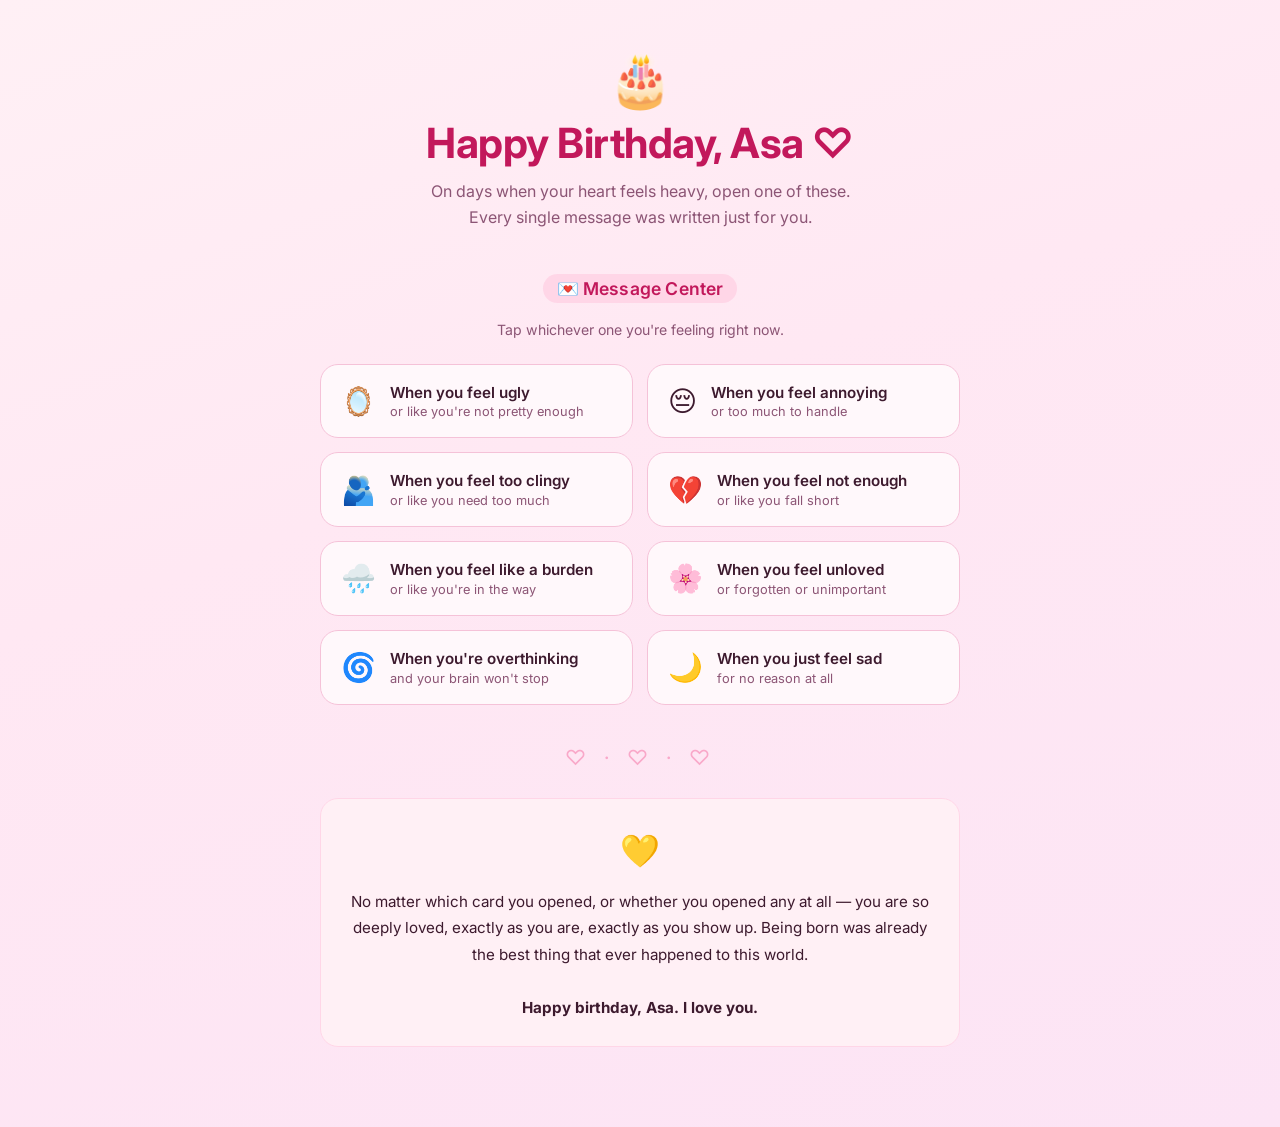
==== index.html @ 485f8b58 "feat: replace message form with Message Center (situation cards + reassurance messages, fix emoji fo" ====
<!DOCTYPE html>
<html lang="en">
  <head>
    <meta charset="UTF-8" />
    <meta name="viewport" content="width=device-width, initial-scale=1.0, maximum-scale=1" />
    <title>Asa's Birthday</title>
    <meta name="description" content="Asa's Birthday — a little love letter website." />
    <meta name="robots" content="index, follow" />
    <meta property="og:title" content="Asa's Birthday" />
    <meta property="og:description" content="Asa's Birthday — a little love letter website." />
    <meta property="og:type" content="website" />
    <meta name="twitter:card" content="summary_large_image" />
    <meta name="twitter:title" content="Asa's Birthday" />
    <meta name="twitter:description" content="Asa's Birthday — a little love letter website." />
    <link rel="icon" type="image/svg+xml" href="/Asa-s-birthdayyy/favicon.svg" />
    <link rel="preconnect" href="https://fonts.googleapis.com">
    <link rel="preconnect" href="https://fonts.gstatic.com" crossorigin>
    <link href="https://fonts.googleapis.com/css2?family=Inter:wght@400;500;600;700&display=swap" rel="stylesheet">
    <style>
      *, *::before, *::after { box-sizing: border-box; margin: 0; padding: 0; }

      :root {
        --pink-light: #fff0f5;
        --pink-mid:   #ffd6e7;
        --pink-deep:  #f9a8c9;
        --pink-hot:   #e8528a;
        --rose:       #c2185b;
        --text:       #3d1a2e;
        --muted:      #8c5575;
        --card-bg:    #fff8fb;
        --border:     #f5c2d8;
        --radius:     18px;
      }

      body {
        font-family: 'Inter', system-ui, -apple-system, 'Segoe UI Emoji', 'Apple Color Emoji', 'Noto Color Emoji', sans-serif;
        background: linear-gradient(160deg, #fff0f5 0%, #ffe8f3 40%, #fce4f5 100%);
        min-height: 100vh;
        color: var(--text);
        overflow-x: hidden;
      }

      /* ── Floating background shapes ─────────────────────────── */
      .bg-shapes-layer {
        position: fixed;
        inset: 0;
        pointer-events: none;
        z-index: 0;
        overflow: hidden;
      }
      .bg-shape {
        position: absolute;
        opacity: 0.18;
        animation: floatUp linear infinite;
        color: var(--pink-hot);
        user-select: none;
      }
      @keyframes floatUp {
        0%   { transform: translateY(0) rotate(0deg);   opacity: 0.18; }
        10%  { opacity: 0.22; }
        90%  { opacity: 0.18; }
        100% { transform: translateY(-110vh) rotate(25deg); opacity: 0; }
      }

      /* ── Page wrapper ────────────────────────────────────────── */
      .page {
        position: relative;
        z-index: 1;
        max-width: 680px;
        margin: 0 auto;
        padding: 48px 20px 80px;
      }

      /* ── Header ──────────────────────────────────────────────── */
      .hero {
        text-align: center;
        margin-bottom: 48px;
      }
      .hero-emoji { font-size: 52px; display: block; margin-bottom: 8px; }
      .hero h1 {
        font-size: clamp(1.8rem, 5vw, 2.6rem);
        font-weight: 700;
        color: var(--rose);
        letter-spacing: -0.5px;
        line-height: 1.2;
      }
      .hero p {
        margin-top: 10px;
        font-size: 1rem;
        color: var(--muted);
        max-width: 440px;
        margin-inline: auto;
        line-height: 1.6;
      }

      /* ── Section title ───────────────────────────────────────── */
      .section-title {
        font-size: 1.1rem;
        font-weight: 600;
        color: var(--rose);
        text-align: center;
        margin-bottom: 20px;
        letter-spacing: 0.01em;
      }
      .section-title span {
        background: var(--pink-mid);
        padding: 4px 14px;
        border-radius: 999px;
      }

      /* ── Situation cards grid ────────────────────────────────── */
      .cards-grid {
        display: grid;
        grid-template-columns: repeat(auto-fill, minmax(280px, 1fr));
        gap: 14px;
        margin-bottom: 40px;
      }

      .situation-card {
        background: var(--card-bg);
        border: 1.5px solid var(--border);
        border-radius: var(--radius);
        padding: 18px 20px;
        cursor: pointer;
        transition: border-color 0.2s, transform 0.15s, box-shadow 0.2s;
        display: flex;
        align-items: center;
        gap: 14px;
        user-select: none;
      }
      .situation-card:hover {
        border-color: var(--pink-hot);
        transform: translateY(-2px);
        box-shadow: 0 6px 20px rgba(232, 82, 138, 0.12);
      }
      .situation-card:active { transform: translateY(0); }
      .situation-card.active {
        border-color: var(--pink-hot);
        background: #fff2f8;
      }

      .card-icon {
        font-size: 28px;
        flex-shrink: 0;
        line-height: 1;
      }
      .card-label {
        font-size: 0.95rem;
        font-weight: 600;
        color: var(--text);
        line-height: 1.3;
      }
      .card-sublabel {
        font-size: 0.8rem;
        color: var(--muted);
        margin-top: 2px;
      }

      /* ── Message reveal panel ────────────────────────────────── */
      .message-panel {
        background: var(--card-bg);
        border: 2px solid var(--pink-hot);
        border-radius: var(--radius);
        padding: 28px 26px;
        margin-top: 8px;
        display: none;
        animation: popIn 0.28s cubic-bezier(0.34, 1.56, 0.64, 1);
      }
      .message-panel.visible { display: block; }

      @keyframes popIn {
        from { opacity: 0; transform: scale(0.95) translateY(6px); }
        to   { opacity: 1; transform: scale(1)    translateY(0);   }
      }

      .message-header {
        display: flex;
        align-items: center;
        gap: 10px;
        margin-bottom: 16px;
      }
      .message-header-icon { font-size: 30px; }
      .message-header-title {
        font-size: 1.05rem;
        font-weight: 700;
        color: var(--rose);
      }

      .message-body {
        font-size: 0.96rem;
        line-height: 1.75;
        color: var(--text);
      }
      .message-body p + p { margin-top: 12px; }

      .close-btn {
        display: inline-block;
        margin-top: 20px;
        font-size: 0.82rem;
        color: var(--muted);
        cursor: pointer;
        border: 1px solid var(--border);
        border-radius: 999px;
        padding: 4px 14px;
        transition: background 0.15s, color 0.15s;
      }
      .close-btn:hover { background: var(--pink-mid); color: var(--rose); }

      /* ── Divider ─────────────────────────────────────────────── */
      .divider {
        text-align: center;
        font-size: 1.3rem;
        color: var(--pink-deep);
        margin: 36px 0 28px;
        letter-spacing: 6px;
      }

      /* ── Always-visible love note ────────────────────────────── */
      .love-note {
        background: var(--pink-light);
        border: 1.5px solid var(--pink-mid);
        border-radius: var(--radius);
        padding: 24px 24px;
        text-align: center;
        color: var(--text);
        font-size: 0.95rem;
        line-height: 1.75;
      }
      .love-note .note-heart {
        font-size: 2rem;
        display: block;
        margin-bottom: 10px;
      }

      /* ── Responsive tweaks ───────────────────────────────────── */
      @media (max-width: 420px) {
        .page { padding: 32px 14px 60px; }
        .cards-grid { grid-template-columns: 1fr; }
        .message-panel { padding: 22px 18px; }
      }
    </style>
  </head>
  <body>

    <!-- Floating background shapes (unchanged from original) -->
    <div class="bg-shapes-layer" aria-hidden="true">
      <span class="bg-shape heart" style="left:4%;font-size:20px;animation-duration:18s;animation-delay:0s;bottom:-20px">&#x2665;</span>
      <span class="bg-shape star" style="left:10%;font-size:16px;animation-duration:22s;animation-delay:3s;bottom:-20px">&#x2605;</span>
      <span class="bg-shape heart" style="left:17%;font-size:14px;animation-duration:15s;animation-delay:1.5s;bottom:-20px">&#x2665;</span>
      <span class="bg-shape star-sm" style="left:24%;font-size:12px;animation-duration:20s;animation-delay:6s;bottom:-20px">&#x2726;</span>
      <span class="bg-shape heart" style="left:31%;font-size:18px;animation-duration:17s;animation-delay:2s;bottom:-20px">&#x2665;</span>
      <span class="bg-shape star" style="left:38%;font-size:14px;animation-duration:24s;animation-delay:4s;bottom:-20px">&#x2605;</span>
      <span class="bg-shape heart" style="left:45%;font-size:16px;animation-duration:19s;animation-delay:0.5s;bottom:-20px">&#x2665;</span>
      <span class="bg-shape star-4" style="left:52%;font-size:13px;animation-duration:16s;animation-delay:7s;bottom:-20px">&#x2736;</span>
      <span class="bg-shape heart" style="left:59%;font-size:20px;animation-duration:21s;animation-delay:3.5s;bottom:-20px">&#x2665;</span>
      <span class="bg-shape star" style="left:66%;font-size:15px;animation-duration:23s;animation-delay:1s;bottom:-20px">&#x2605;</span>
      <span class="bg-shape heart" style="left:73%;font-size:14px;animation-duration:18s;animation-delay:5s;bottom:-20px">&#x2665;</span>
      <span class="bg-shape star-sm" style="left:80%;font-size:12px;animation-duration:20s;animation-delay:2.5s;bottom:-20px">&#x2726;</span>
      <span class="bg-shape heart" style="left:87%;font-size:18px;animation-duration:25s;animation-delay:8s;bottom:-20px">&#x2665;</span>
      <span class="bg-shape star" style="left:93%;font-size:16px;animation-duration:14s;animation-delay:9s;bottom:-20px">&#x2605;</span>
      <span class="bg-shape heart" style="left:7%;font-size:13px;animation-duration:26s;animation-delay:11s;bottom:-20px">&#x2665;</span>
      <span class="bg-shape star-4" style="left:20%;font-size:14px;animation-duration:16s;animation-delay:4.5s;bottom:-20px">&#x2736;</span>
      <span class="bg-shape heart" style="left:35%;font-size:16px;animation-duration:22s;animation-delay:6.5s;bottom:-20px">&#x2665;</span>
      <span class="bg-shape star" style="left:50%;font-size:13px;animation-duration:19s;animation-delay:10s;bottom:-20px">&#x2605;</span>
      <span class="bg-shape heart" style="left:63%;font-size:15px;animation-duration:17s;animation-delay:1s;bottom:-20px">&#x2665;</span>
      <span class="bg-shape star-sm" style="left:77%;font-size:11px;animation-duration:23s;animation-delay:5.5s;bottom:-20px">&#x2726;</span>
      <span class="bg-shape heart" style="left:90%;font-size:19px;animation-duration:20s;animation-delay:2s;bottom:-20px">&#x2665;</span>
    </div>

    <div class="page">

      <!-- Hero -->
      <div class="hero">
        <span class="hero-emoji">🎂</span>
        <h1>Happy Birthday, Asa ♡</h1>
        <p>On days when your heart feels heavy, open one of these. Every single message was written just for you.</p>
      </div>

      <!-- Message Center -->
      <div class="section-title"><span>💌 Message Center</span></div>
      <p style="text-align:center;color:var(--muted);font-size:0.88rem;margin-bottom:22px;line-height:1.6;">
        Tap whichever one you're feeling right now.
      </p>

      <div class="cards-grid" id="cardsGrid">

        <div class="situation-card" data-id="ugly">
          <span class="card-icon">🪞</span>
          <div>
            <div class="card-label">When you feel ugly</div>
            <div class="card-sublabel">or like you're not pretty enough</div>
          </div>
        </div>

        <div class="situation-card" data-id="annoying">
          <span class="card-icon">😔</span>
          <div>
            <div class="card-label">When you feel annoying</div>
            <div class="card-sublabel">or too much to handle</div>
          </div>
        </div>

        <div class="situation-card" data-id="clingy">
          <span class="card-icon">🫂</span>
          <div>
            <div class="card-label">When you feel too clingy</div>
            <div class="card-sublabel">or like you need too much</div>
          </div>
        </div>

        <div class="situation-card" data-id="notenough">
          <span class="card-icon">💔</span>
          <div>
            <div class="card-label">When you feel not enough</div>
            <div class="card-sublabel">or like you fall short</div>
          </div>
        </div>

        <div class="situation-card" data-id="burden">
          <span class="card-icon">🌧️</span>
          <div>
            <div class="card-label">When you feel like a burden</div>
            <div class="card-sublabel">or like you're in the way</div>
          </div>
        </div>

        <div class="situation-card" data-id="unloved">
          <span class="card-icon">🌸</span>
          <div>
            <div class="card-label">When you feel unloved</div>
            <div class="card-sublabel">or forgotten or unimportant</div>
          </div>
        </div>

        <div class="situation-card" data-id="overthinking">
          <span class="card-icon">🌀</span>
          <div>
            <div class="card-label">When you're overthinking</div>
            <div class="card-sublabel">and your brain won't stop</div>
          </div>
        </div>

        <div class="situation-card" data-id="sad">
          <span class="card-icon">🌙</span>
          <div>
            <div class="card-label">When you just feel sad</div>
            <div class="card-sublabel">for no reason at all</div>
          </div>
        </div>

      </div>

      <!-- Message panel (shown when a card is clicked) -->
      <div class="message-panel" id="messagePanel">
        <div class="message-header">
          <span class="message-header-icon" id="msgIcon"></span>
          <div class="message-header-title" id="msgTitle"></div>
        </div>
        <div class="message-body" id="msgBody"></div>
        <span class="close-btn" id="closeBtn">close ✕</span>
      </div>

      <div class="divider">♡ · ♡ · ♡</div>

      <!-- Always-visible love note -->
      <div class="love-note">
        <span class="note-heart">💛</span>
        No matter which card you opened, or whether you opened any at all —
        you are so deeply loved, exactly as you are, exactly as you show up.
        Being born was already the best thing that ever happened to this world.
        <br><br>
        <strong>Happy birthday, Asa. I love you.</strong>
      </div>

    </div><!-- /.page -->

    <script>
      const messages = {
        ugly: {
          icon: "🪞",
          title: "When you feel ugly",
          body: `
            <p>I want you to stop for a second and actually hear this: you are genuinely, breathtakingly beautiful. Not in a "everyone is beautiful in their own way" kind of dismissal — I mean it specifically about <em>you</em>.</p>
            <p>The way you look? I think about it all the time. Your face, your eyes, the way you carry yourself — none of that is ordinary. You are the kind of person people notice when you walk into a room, even when you don't believe it yourself.</p>
            <p>On the days your reflection lies to you, please come back here. The mirror is wrong. I'm not.</p>
          `
        },
        annoying: {
          icon: "😔",
          title: "When you feel annoying",
          body: `
            <p>You are not annoying. You are expressive. You care a lot, and you want to be understood, and that is not a flaw — that is one of the things I love most about you.</p>
            <p>The people worth keeping in your life will never find you too much. And the ones who make you feel like you're "a lot"? They're just not used to someone who actually feels things deeply and says so out loud.</p>
            <p>Your presence is not an inconvenience. It's a gift. Please don't shrink yourself to fit into spaces that were too small for you to begin with.</p>
          `
        },
        clingy: {
          icon: "🫂",
          title: "When you feel too clingy",
          body: `
            <p>Wanting closeness is not a character flaw. Wanting to feel connected, to know that someone is still there, to reach out — that is just love. That is just human.</p>
            <p>You don't need "too little" of yourself. You need someone who has enough room in their heart to hold all of you. And I do.</p>
            <p>Never apologize for wanting to be close to the people you love. That is a beautiful thing about you — don't let anyone make you feel ashamed of it.</p>
          `
        },
        notenough: {
          icon: "💔",
          title: "When you feel not enough",
          body: `
            <p>You are not a project that needs to be finished before you deserve love. You are not a draft. You don't need to earn your place or prove your worth before someone is allowed to care about you.</p>
            <p>You are already enough. Not "enough for someone who tries hard" — just enough. Full stop. As you are, right now, today.</p>
            <p>If someone has ever made you feel otherwise, that says everything about their limitations and absolutely nothing about your value. You were always enough. You always will be.</p>
          `
        },
        burden: {
          icon: "🌧️",
          title: "When you feel like a burden",
          body: `
            <p>The people who love you don't experience you as a burden. They experience you as the reason they show up. There is a difference — a big one.</p>
            <p>When you reach out, when you need someone, when you're having a hard day — that is not an imposition. That is trust. And trust is precious. It means you feel safe enough to be real with someone, and that is the deepest form of connection there is.</p>
            <p>You are not too heavy. You are not too hard to love. Please don't disappear just to make it easier for everyone else — we need you here.</p>
          `
        },
        unloved: {
          icon: "🌸",
          title: "When you feel unloved",
          body: `
            <p>You are loved. Even on the quiet days when no one has said it out loud. Even when it feels distant or uncertain. Even right now, in this moment, as you read this.</p>
            <p>There are people in your life who think about you when you're not around. Who smile at something that reminded them of you. Who are glad you exist. I am one of them.</p>
            <p>Feelings can lie to us — especially the loud, scary ones. But here is something true: you matter to more people than you know. You are thought of. You are wanted. You are loved.</p>
          `
        },
        overthinking: {
          icon: "🌀",
          title: "When you're overthinking",
          body: `
            <p>Hey. Stop. Breathe. Whatever story your brain is spinning right now — the one where you did something wrong, or someone is upset, or everything is about to fall apart — it is almost certainly not true.</p>
            <p>Your mind is trying to protect you by preparing for every bad outcome. That's kindness, in a clumsy way. But it's not reality. The worst-case scenario you've rehearsed a hundred times tonight? It's probably not happening.</p>
            <p>You are safe. You are okay. Come back to right now — this breath, this moment. You don't have to solve everything tonight. Just rest. The rest can wait.</p>
          `
        },
        sad: {
          icon: "🌙",
          title: "When you just feel sad",
          body: `
            <p>You don't have to have a reason. Sadness doesn't owe you an explanation, and you don't owe anyone a justification for feeling it. It's okay to just be sad sometimes.</p>
            <p>Let yourself feel it. Don't fight it or rush through it. Sit with it, cry if you need to, eat something cozy, put on something soft to watch. You are allowed to have hard days.</p>
            <p>And on the other side of this — and there is always an other side — I'll still be here. You are not alone in it, even when it feels that way. I love you on the sad days just as much as every other day. Maybe even a little more.</p>
          `
        }
      };

      const panel    = document.getElementById('messagePanel');
      const msgIcon  = document.getElementById('msgIcon');
      const msgTitle = document.getElementById('msgTitle');
      const msgBody  = document.getElementById('msgBody');
      const closeBtn = document.getElementById('closeBtn');
      let activeCard = null;

      document.getElementById('cardsGrid').addEventListener('click', function(e) {
        const card = e.target.closest('.situation-card');
        if (!card) return;
        const id = card.dataset.id;
        const data = messages[id];
        if (!data) return;

        // Deactivate previous
        if (activeCard) activeCard.classList.remove('active');

        // If same card clicked again, close
        if (activeCard === card) {
          activeCard = null;
          panel.classList.remove('visible');
          return;
        }

        // Activate
        activeCard = card;
        card.classList.add('active');

        // Fill panel
        msgIcon.textContent  = data.icon;
        msgTitle.textContent = data.title;
        msgBody.innerHTML    = data.body;

        // Show panel
        panel.classList.remove('visible');
        void panel.offsetWidth; // force reflow for animation
        panel.classList.add('visible');

        // Scroll to panel
        setTimeout(() => {
          panel.scrollIntoView({ behavior: 'smooth', block: 'nearest' });
        }, 50);
      });

      closeBtn.addEventListener('click', function() {
        panel.classList.remove('visible');
        if (activeCard) { activeCard.classList.remove('active'); activeCard = null; }
      });
    </script>

  </body>
</html>
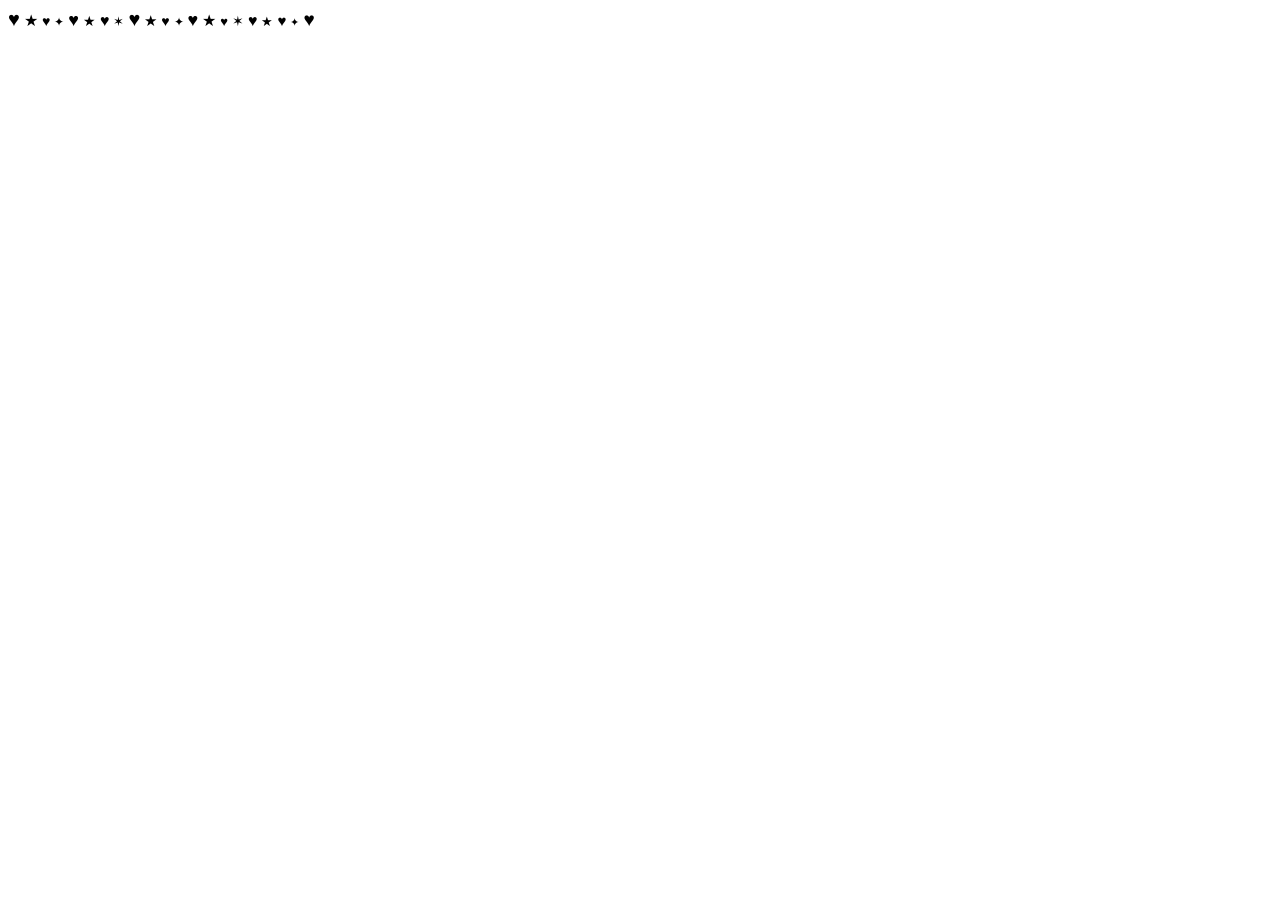
==== commit 9801dc57: "revert: restore original index.html (React bundle entry point)" ====
--- a/index.html
+++ b/index.html
@@ -3,246 +3,23 @@
   <head>
     <meta charset="UTF-8" />
     <meta name="viewport" content="width=device-width, initial-scale=1.0, maximum-scale=1" />
-    <title>Asa's Birthday</title>
-    <meta name="description" content="Asa's Birthday — a little love letter website." />
+    <title>Asa&#39;s Birthday</title>
+    <meta name="description" content="Asa&#39;s Birthday — built on Replit. Update this description to reflect the app." />
     <meta name="robots" content="index, follow" />
-    <meta property="og:title" content="Asa's Birthday" />
-    <meta property="og:description" content="Asa's Birthday — a little love letter website." />
+    <meta property="og:title" content="Asa&#39;s Birthday" />
+    <meta property="og:description" content="Asa&#39;s Birthday — built on Replit. Update this description to reflect the app." />
     <meta property="og:type" content="website" />
     <meta name="twitter:card" content="summary_large_image" />
-    <meta name="twitter:title" content="Asa's Birthday" />
-    <meta name="twitter:description" content="Asa's Birthday — a little love letter website." />
+    <meta name="twitter:title" content="Asa&#39;s Birthday" />
+    <meta name="twitter:description" content="Asa&#39;s Birthday — built on Replit. Update this description to reflect the app." />
     <link rel="icon" type="image/svg+xml" href="/Asa-s-birthdayyy/favicon.svg" />
     <link rel="preconnect" href="https://fonts.googleapis.com">
     <link rel="preconnect" href="https://fonts.gstatic.com" crossorigin>
     <link href="https://fonts.googleapis.com/css2?family=Inter:wght@400;500;600;700&display=swap" rel="stylesheet">
-    <style>
-      *, *::before, *::after { box-sizing: border-box; margin: 0; padding: 0; }
-
-      :root {
-        --pink-light: #fff0f5;
-        --pink-mid:   #ffd6e7;
-        --pink-deep:  #f9a8c9;
-        --pink-hot:   #e8528a;
-        --rose:       #c2185b;
-        --text:       #3d1a2e;
-        --muted:      #8c5575;
-        --card-bg:    #fff8fb;
-        --border:     #f5c2d8;
-        --radius:     18px;
-      }
-
-      body {
-        font-family: 'Inter', system-ui, -apple-system, 'Segoe UI Emoji', 'Apple Color Emoji', 'Noto Color Emoji', sans-serif;
-        background: linear-gradient(160deg, #fff0f5 0%, #ffe8f3 40%, #fce4f5 100%);
-        min-height: 100vh;
-        color: var(--text);
-        overflow-x: hidden;
-      }
-
-      /* ── Floating background shapes ─────────────────────────── */
-      .bg-shapes-layer {
-        position: fixed;
-        inset: 0;
-        pointer-events: none;
-        z-index: 0;
-        overflow: hidden;
-      }
-      .bg-shape {
-        position: absolute;
-        opacity: 0.18;
-        animation: floatUp linear infinite;
-        color: var(--pink-hot);
-        user-select: none;
-      }
-      @keyframes floatUp {
-        0%   { transform: translateY(0) rotate(0deg);   opacity: 0.18; }
-        10%  { opacity: 0.22; }
-        90%  { opacity: 0.18; }
-        100% { transform: translateY(-110vh) rotate(25deg); opacity: 0; }
-      }
-
-      /* ── Page wrapper ────────────────────────────────────────── */
-      .page {
-        position: relative;
-        z-index: 1;
-        max-width: 680px;
-        margin: 0 auto;
-        padding: 48px 20px 80px;
-      }
-
-      /* ── Header ──────────────────────────────────────────────── */
-      .hero {
-        text-align: center;
-        margin-bottom: 48px;
-      }
-      .hero-emoji { font-size: 52px; display: block; margin-bottom: 8px; }
-      .hero h1 {
-        font-size: clamp(1.8rem, 5vw, 2.6rem);
-        font-weight: 700;
-        color: var(--rose);
-        letter-spacing: -0.5px;
-        line-height: 1.2;
-      }
-      .hero p {
-        margin-top: 10px;
-        font-size: 1rem;
-        color: var(--muted);
-        max-width: 440px;
-        margin-inline: auto;
-        line-height: 1.6;
-      }
-
-      /* ── Section title ───────────────────────────────────────── */
-      .section-title {
-        font-size: 1.1rem;
-        font-weight: 600;
-        color: var(--rose);
-        text-align: center;
-        margin-bottom: 20px;
-        letter-spacing: 0.01em;
-      }
-      .section-title span {
-        background: var(--pink-mid);
-        padding: 4px 14px;
-        border-radius: 999px;
-      }
-
-      /* ── Situation cards grid ────────────────────────────────── */
-      .cards-grid {
-        display: grid;
-        grid-template-columns: repeat(auto-fill, minmax(280px, 1fr));
-        gap: 14px;
-        margin-bottom: 40px;
-      }
-
-      .situation-card {
-        background: var(--card-bg);
-        border: 1.5px solid var(--border);
-        border-radius: var(--radius);
-        padding: 18px 20px;
-        cursor: pointer;
-        transition: border-color 0.2s, transform 0.15s, box-shadow 0.2s;
-        display: flex;
-        align-items: center;
-        gap: 14px;
-        user-select: none;
-      }
-      .situation-card:hover {
-        border-color: var(--pink-hot);
-        transform: translateY(-2px);
-        box-shadow: 0 6px 20px rgba(232, 82, 138, 0.12);
-      }
-      .situation-card:active { transform: translateY(0); }
-      .situation-card.active {
-        border-color: var(--pink-hot);
-        background: #fff2f8;
-      }
-
-      .card-icon {
-        font-size: 28px;
-        flex-shrink: 0;
-        line-height: 1;
-      }
-      .card-label {
-        font-size: 0.95rem;
-        font-weight: 600;
-        color: var(--text);
-        line-height: 1.3;
-      }
-      .card-sublabel {
-        font-size: 0.8rem;
-        color: var(--muted);
-        margin-top: 2px;
-      }
-
-      /* ── Message reveal panel ────────────────────────────────── */
-      .message-panel {
-        background: var(--card-bg);
-        border: 2px solid var(--pink-hot);
-        border-radius: var(--radius);
-        padding: 28px 26px;
-        margin-top: 8px;
-        display: none;
-        animation: popIn 0.28s cubic-bezier(0.34, 1.56, 0.64, 1);
-      }
-      .message-panel.visible { display: block; }
-
-      @keyframes popIn {
-        from { opacity: 0; transform: scale(0.95) translateY(6px); }
-        to   { opacity: 1; transform: scale(1)    translateY(0);   }
-      }
-
-      .message-header {
-        display: flex;
-        align-items: center;
-        gap: 10px;
-        margin-bottom: 16px;
-      }
-      .message-header-icon { font-size: 30px; }
-      .message-header-title {
-        font-size: 1.05rem;
-        font-weight: 700;
-        color: var(--rose);
-      }
-
-      .message-body {
-        font-size: 0.96rem;
-        line-height: 1.75;
-        color: var(--text);
-      }
-      .message-body p + p { margin-top: 12px; }
-
-      .close-btn {
-        display: inline-block;
-        margin-top: 20px;
-        font-size: 0.82rem;
-        color: var(--muted);
-        cursor: pointer;
-        border: 1px solid var(--border);
-        border-radius: 999px;
-        padding: 4px 14px;
-        transition: background 0.15s, color 0.15s;
-      }
-      .close-btn:hover { background: var(--pink-mid); color: var(--rose); }
-
-      /* ── Divider ─────────────────────────────────────────────── */
-      .divider {
-        text-align: center;
-        font-size: 1.3rem;
-        color: var(--pink-deep);
-        margin: 36px 0 28px;
-        letter-spacing: 6px;
-      }
-
-      /* ── Always-visible love note ────────────────────────────── */
-      .love-note {
-        background: var(--pink-light);
-        border: 1.5px solid var(--pink-mid);
-        border-radius: var(--radius);
-        padding: 24px 24px;
-        text-align: center;
-        color: var(--text);
-        font-size: 0.95rem;
-        line-height: 1.75;
-      }
-      .love-note .note-heart {
-        font-size: 2rem;
-        display: block;
-        margin-bottom: 10px;
-      }
-
-      /* ── Responsive tweaks ───────────────────────────────────── */
-      @media (max-width: 420px) {
-        .page { padding: 32px 14px 60px; }
-        .cards-grid { grid-template-columns: 1fr; }
-        .message-panel { padding: 22px 18px; }
-      }
-    </style>
+    <script type="module" crossorigin src="/Asa-s-birthdayyy/assets/index-Cdab9TL6.js"></script>
+    <link rel="stylesheet" crossorigin href="/Asa-s-birthdayyy/assets/index-CXoirPIl.css">
   </head>
   <body>
-
-    <!-- Floating background shapes (unchanged from original) -->
     <div class="bg-shapes-layer" aria-hidden="true">
       <span class="bg-shape heart" style="left:4%;font-size:20px;animation-duration:18s;animation-delay:0s;bottom:-20px">&#x2665;</span>
       <span class="bg-shape star" style="left:10%;font-size:16px;animation-duration:22s;animation-delay:3s;bottom:-20px">&#x2605;</span>
@@ -266,239 +43,7 @@
       <span class="bg-shape star-sm" style="left:77%;font-size:11px;animation-duration:23s;animation-delay:5.5s;bottom:-20px">&#x2726;</span>
       <span class="bg-shape heart" style="left:90%;font-size:19px;animation-duration:20s;animation-delay:2s;bottom:-20px">&#x2665;</span>
     </div>
-
-    <div class="page">
-
-      <!-- Hero -->
-      <div class="hero">
-        <span class="hero-emoji">🎂</span>
-        <h1>Happy Birthday, Asa ♡</h1>
-        <p>On days when your heart feels heavy, open one of these. Every single message was written just for you.</p>
-      </div>
-
-      <!-- Message Center -->
-      <div class="section-title"><span>💌 Message Center</span></div>
-      <p style="text-align:center;color:var(--muted);font-size:0.88rem;margin-bottom:22px;line-height:1.6;">
-        Tap whichever one you're feeling right now.
-      </p>
-
-      <div class="cards-grid" id="cardsGrid">
-
-        <div class="situation-card" data-id="ugly">
-          <span class="card-icon">🪞</span>
-          <div>
-            <div class="card-label">When you feel ugly</div>
-            <div class="card-sublabel">or like you're not pretty enough</div>
-          </div>
-        </div>
-
-        <div class="situation-card" data-id="annoying">
-          <span class="card-icon">😔</span>
-          <div>
-            <div class="card-label">When you feel annoying</div>
-            <div class="card-sublabel">or too much to handle</div>
-          </div>
-        </div>
-
-        <div class="situation-card" data-id="clingy">
-          <span class="card-icon">🫂</span>
-          <div>
-            <div class="card-label">When you feel too clingy</div>
-            <div class="card-sublabel">or like you need too much</div>
-          </div>
-        </div>
-
-        <div class="situation-card" data-id="notenough">
-          <span class="card-icon">💔</span>
-          <div>
-            <div class="card-label">When you feel not enough</div>
-            <div class="card-sublabel">or like you fall short</div>
-          </div>
-        </div>
-
-        <div class="situation-card" data-id="burden">
-          <span class="card-icon">🌧️</span>
-          <div>
-            <div class="card-label">When you feel like a burden</div>
-            <div class="card-sublabel">or like you're in the way</div>
-          </div>
-        </div>
-
-        <div class="situation-card" data-id="unloved">
-          <span class="card-icon">🌸</span>
-          <div>
-            <div class="card-label">When you feel unloved</div>
-            <div class="card-sublabel">or forgotten or unimportant</div>
-          </div>
-        </div>
-
-        <div class="situation-card" data-id="overthinking">
-          <span class="card-icon">🌀</span>
-          <div>
-            <div class="card-label">When you're overthinking</div>
-            <div class="card-sublabel">and your brain won't stop</div>
-          </div>
-        </div>
-
-        <div class="situation-card" data-id="sad">
-          <span class="card-icon">🌙</span>
-          <div>
-            <div class="card-label">When you just feel sad</div>
-            <div class="card-sublabel">for no reason at all</div>
-          </div>
-        </div>
-
-      </div>
-
-      <!-- Message panel (shown when a card is clicked) -->
-      <div class="message-panel" id="messagePanel">
-        <div class="message-header">
-          <span class="message-header-icon" id="msgIcon"></span>
-          <div class="message-header-title" id="msgTitle"></div>
-        </div>
-        <div class="message-body" id="msgBody"></div>
-        <span class="close-btn" id="closeBtn">close ✕</span>
-      </div>
-
-      <div class="divider">♡ · ♡ · ♡</div>
-
-      <!-- Always-visible love note -->
-      <div class="love-note">
-        <span class="note-heart">💛</span>
-        No matter which card you opened, or whether you opened any at all —
-        you are so deeply loved, exactly as you are, exactly as you show up.
-        Being born was already the best thing that ever happened to this world.
-        <br><br>
-        <strong>Happy birthday, Asa. I love you.</strong>
-      </div>
-
-    </div><!-- /.page -->
-
-    <script>
-      const messages = {
-        ugly: {
-          icon: "🪞",
-          title: "When you feel ugly",
-          body: `
-            <p>I want you to stop for a second and actually hear this: you are genuinely, breathtakingly beautiful. Not in a "everyone is beautiful in their own way" kind of dismissal — I mean it specifically about <em>you</em>.</p>
-            <p>The way you look? I think about it all the time. Your face, your eyes, the way you carry yourself — none of that is ordinary. You are the kind of person people notice when you walk into a room, even when you don't believe it yourself.</p>
-            <p>On the days your reflection lies to you, please come back here. The mirror is wrong. I'm not.</p>
-          `
-        },
-        annoying: {
-          icon: "😔",
-          title: "When you feel annoying",
-          body: `
-            <p>You are not annoying. You are expressive. You care a lot, and you want to be understood, and that is not a flaw — that is one of the things I love most about you.</p>
-            <p>The people worth keeping in your life will never find you too much. And the ones who make you feel like you're "a lot"? They're just not used to someone who actually feels things deeply and says so out loud.</p>
-            <p>Your presence is not an inconvenience. It's a gift. Please don't shrink yourself to fit into spaces that were too small for you to begin with.</p>
-          `
-        },
-        clingy: {
-          icon: "🫂",
-          title: "When you feel too clingy",
-          body: `
-            <p>Wanting closeness is not a character flaw. Wanting to feel connected, to know that someone is still there, to reach out — that is just love. That is just human.</p>
-            <p>You don't need "too little" of yourself. You need someone who has enough room in their heart to hold all of you. And I do.</p>
-            <p>Never apologize for wanting to be close to the people you love. That is a beautiful thing about you — don't let anyone make you feel ashamed of it.</p>
-          `
-        },
-        notenough: {
-          icon: "💔",
-          title: "When you feel not enough",
-          body: `
-            <p>You are not a project that needs to be finished before you deserve love. You are not a draft. You don't need to earn your place or prove your worth before someone is allowed to care about you.</p>
-            <p>You are already enough. Not "enough for someone who tries hard" — just enough. Full stop. As you are, right now, today.</p>
-            <p>If someone has ever made you feel otherwise, that says everything about their limitations and absolutely nothing about your value. You were always enough. You always will be.</p>
-          `
-        },
-        burden: {
-          icon: "🌧️",
-          title: "When you feel like a burden",
-          body: `
-            <p>The people who love you don't experience you as a burden. They experience you as the reason they show up. There is a difference — a big one.</p>
-            <p>When you reach out, when you need someone, when you're having a hard day — that is not an imposition. That is trust. And trust is precious. It means you feel safe enough to be real with someone, and that is the deepest form of connection there is.</p>
-            <p>You are not too heavy. You are not too hard to love. Please don't disappear just to make it easier for everyone else — we need you here.</p>
-          `
-        },
-        unloved: {
-          icon: "🌸",
-          title: "When you feel unloved",
-          body: `
-            <p>You are loved. Even on the quiet days when no one has said it out loud. Even when it feels distant or uncertain. Even right now, in this moment, as you read this.</p>
-            <p>There are people in your life who think about you when you're not around. Who smile at something that reminded them of you. Who are glad you exist. I am one of them.</p>
-            <p>Feelings can lie to us — especially the loud, scary ones. But here is something true: you matter to more people than you know. You are thought of. You are wanted. You are loved.</p>
-          `
-        },
-        overthinking: {
-          icon: "🌀",
-          title: "When you're overthinking",
-          body: `
-            <p>Hey. Stop. Breathe. Whatever story your brain is spinning right now — the one where you did something wrong, or someone is upset, or everything is about to fall apart — it is almost certainly not true.</p>
-            <p>Your mind is trying to protect you by preparing for every bad outcome. That's kindness, in a clumsy way. But it's not reality. The worst-case scenario you've rehearsed a hundred times tonight? It's probably not happening.</p>
-            <p>You are safe. You are okay. Come back to right now — this breath, this moment. You don't have to solve everything tonight. Just rest. The rest can wait.</p>
-          `
-        },
-        sad: {
-          icon: "🌙",
-          title: "When you just feel sad",
-          body: `
-            <p>You don't have to have a reason. Sadness doesn't owe you an explanation, and you don't owe anyone a justification for feeling it. It's okay to just be sad sometimes.</p>
-            <p>Let yourself feel it. Don't fight it or rush through it. Sit with it, cry if you need to, eat something cozy, put on something soft to watch. You are allowed to have hard days.</p>
-            <p>And on the other side of this — and there is always an other side — I'll still be here. You are not alone in it, even when it feels that way. I love you on the sad days just as much as every other day. Maybe even a little more.</p>
-          `
-        }
-      };
-
-      const panel    = document.getElementById('messagePanel');
-      const msgIcon  = document.getElementById('msgIcon');
-      const msgTitle = document.getElementById('msgTitle');
-      const msgBody  = document.getElementById('msgBody');
-      const closeBtn = document.getElementById('closeBtn');
-      let activeCard = null;
-
-      document.getElementById('cardsGrid').addEventListener('click', function(e) {
-        const card = e.target.closest('.situation-card');
-        if (!card) return;
-        const id = card.dataset.id;
-        const data = messages[id];
-        if (!data) return;
-
-        // Deactivate previous
-        if (activeCard) activeCard.classList.remove('active');
-
-        // If same card clicked again, close
-        if (activeCard === card) {
-          activeCard = null;
-          panel.classList.remove('visible');
-          return;
-        }
-
-        // Activate
-        activeCard = card;
-        card.classList.add('active');
-
-        // Fill panel
-        msgIcon.textContent  = data.icon;
-        msgTitle.textContent = data.title;
-        msgBody.innerHTML    = data.body;
-
-        // Show panel
-        panel.classList.remove('visible');
-        void panel.offsetWidth; // force reflow for animation
-        panel.classList.add('visible');
-
-        // Scroll to panel
-        setTimeout(() => {
-          panel.scrollIntoView({ behavior: 'smooth', block: 'nearest' });
-        }, 50);
-      });
-
-      closeBtn.addEventListener('click', function() {
-        panel.classList.remove('visible');
-        if (activeCard) { activeCard.classList.remove('active'); activeCard = null; }
-      });
-    </script>
-
+    <div id="root"></div>
   </body>
 </html>
+
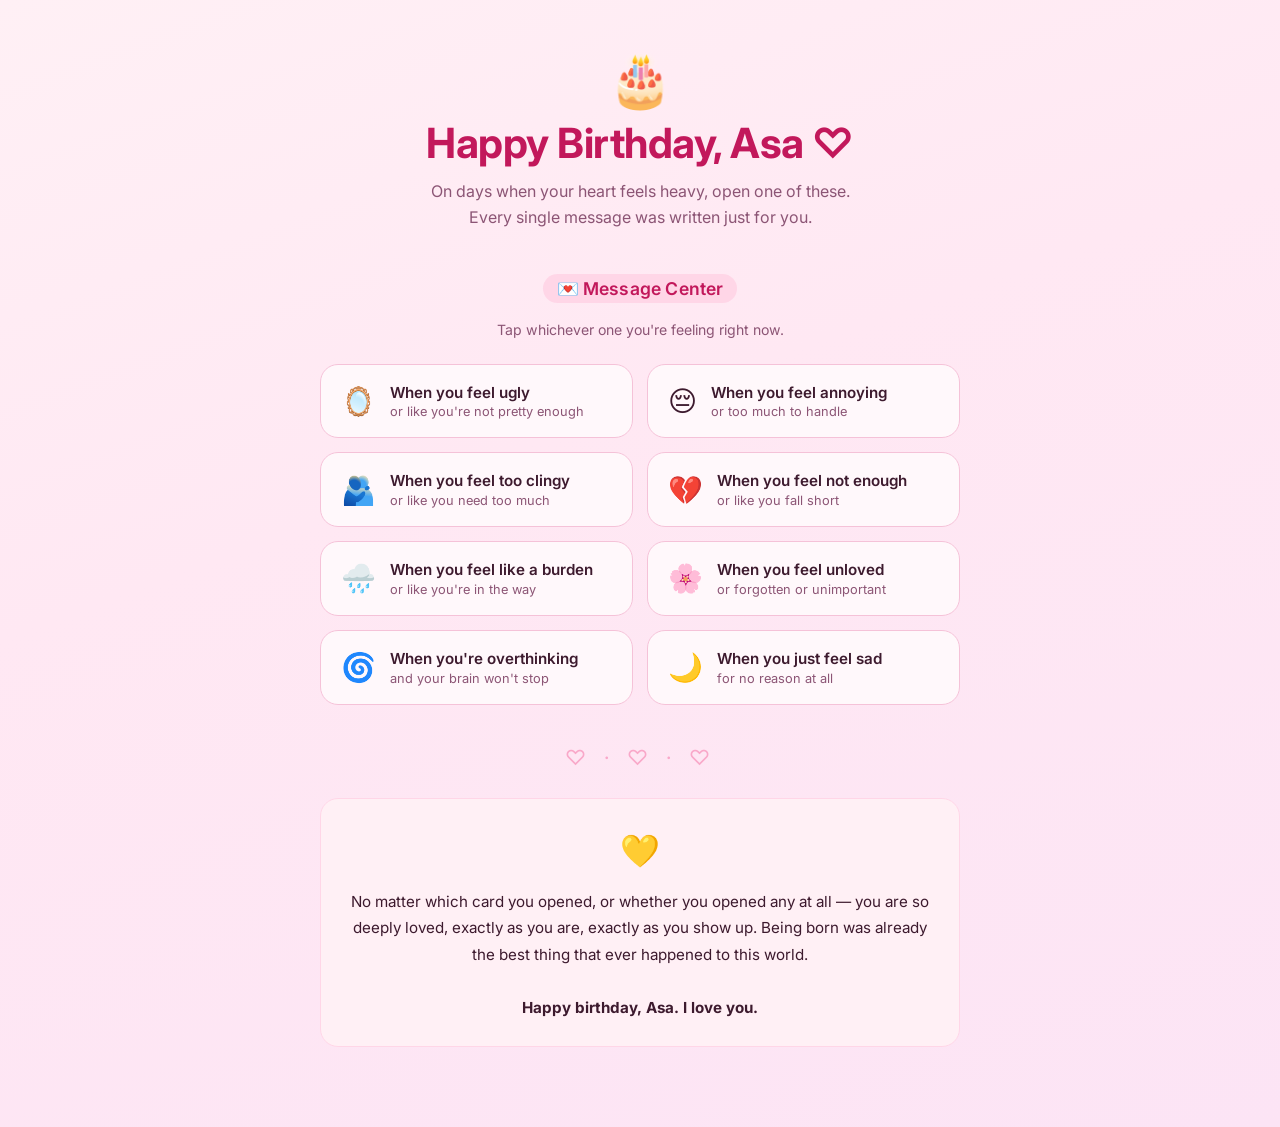
==== commit 563c513b: "feat: replace message form with Message Center" ====
--- a/index.html
+++ b/index.html
@@ -3,23 +3,246 @@
   <head>
     <meta charset="UTF-8" />
     <meta name="viewport" content="width=device-width, initial-scale=1.0, maximum-scale=1" />
-    <title>Asa&#39;s Birthday</title>
-    <meta name="description" content="Asa&#39;s Birthday — built on Replit. Update this description to reflect the app." />
+    <title>Asa's Birthday</title>
+    <meta name="description" content="Asa's Birthday — a little love letter website." />
     <meta name="robots" content="index, follow" />
-    <meta property="og:title" content="Asa&#39;s Birthday" />
-    <meta property="og:description" content="Asa&#39;s Birthday — built on Replit. Update this description to reflect the app." />
+    <meta property="og:title" content="Asa's Birthday" />
+    <meta property="og:description" content="Asa's Birthday — a little love letter website." />
     <meta property="og:type" content="website" />
     <meta name="twitter:card" content="summary_large_image" />
-    <meta name="twitter:title" content="Asa&#39;s Birthday" />
-    <meta name="twitter:description" content="Asa&#39;s Birthday — built on Replit. Update this description to reflect the app." />
+    <meta name="twitter:title" content="Asa's Birthday" />
+    <meta name="twitter:description" content="Asa's Birthday — a little love letter website." />
     <link rel="icon" type="image/svg+xml" href="/Asa-s-birthdayyy/favicon.svg" />
     <link rel="preconnect" href="https://fonts.googleapis.com">
     <link rel="preconnect" href="https://fonts.gstatic.com" crossorigin>
     <link href="https://fonts.googleapis.com/css2?family=Inter:wght@400;500;600;700&display=swap" rel="stylesheet">
-    <script type="module" crossorigin src="/Asa-s-birthdayyy/assets/index-Cdab9TL6.js"></script>
-    <link rel="stylesheet" crossorigin href="/Asa-s-birthdayyy/assets/index-CXoirPIl.css">
+    <style>
+      *, *::before, *::after { box-sizing: border-box; margin: 0; padding: 0; }
+
+      :root {
+        --pink-light: #fff0f5;
+        --pink-mid:   #ffd6e7;
+        --pink-deep:  #f9a8c9;
+        --pink-hot:   #e8528a;
+        --rose:       #c2185b;
+        --text:       #3d1a2e;
+        --muted:      #8c5575;
+        --card-bg:    #fff8fb;
+        --border:     #f5c2d8;
+        --radius:     18px;
+      }
+
+      body {
+        font-family: 'Inter', system-ui, -apple-system, 'Segoe UI Emoji', 'Apple Color Emoji', 'Noto Color Emoji', sans-serif;
+        background: linear-gradient(160deg, #fff0f5 0%, #ffe8f3 40%, #fce4f5 100%);
+        min-height: 100vh;
+        color: var(--text);
+        overflow-x: hidden;
+      }
+
+      /* ── Floating background shapes ─────────────────────────── */
+      .bg-shapes-layer {
+        position: fixed;
+        inset: 0;
+        pointer-events: none;
+        z-index: 0;
+        overflow: hidden;
+      }
+      .bg-shape {
+        position: absolute;
+        opacity: 0.18;
+        animation: floatUp linear infinite;
+        color: var(--pink-hot);
+        user-select: none;
+      }
+      @keyframes floatUp {
+        0%   { transform: translateY(0) rotate(0deg);   opacity: 0.18; }
+        10%  { opacity: 0.22; }
+        90%  { opacity: 0.18; }
+        100% { transform: translateY(-110vh) rotate(25deg); opacity: 0; }
+      }
+
+      /* ── Page wrapper ────────────────────────────────────────── */
+      .page {
+        position: relative;
+        z-index: 1;
+        max-width: 680px;
+        margin: 0 auto;
+        padding: 48px 20px 80px;
+      }
+
+      /* ── Header ──────────────────────────────────────────────── */
+      .hero {
+        text-align: center;
+        margin-bottom: 48px;
+      }
+      .hero-emoji { font-size: 52px; display: block; margin-bottom: 8px; }
+      .hero h1 {
+        font-size: clamp(1.8rem, 5vw, 2.6rem);
+        font-weight: 700;
+        color: var(--rose);
+        letter-spacing: -0.5px;
+        line-height: 1.2;
+      }
+      .hero p {
+        margin-top: 10px;
+        font-size: 1rem;
+        color: var(--muted);
+        max-width: 440px;
+        margin-inline: auto;
+        line-height: 1.6;
+      }
+
+      /* ── Section title ───────────────────────────────────────── */
+      .section-title {
+        font-size: 1.1rem;
+        font-weight: 600;
+        color: var(--rose);
+        text-align: center;
+        margin-bottom: 20px;
+        letter-spacing: 0.01em;
+      }
+      .section-title span {
+        background: var(--pink-mid);
+        padding: 4px 14px;
+        border-radius: 999px;
+      }
+
+      /* ── Situation cards grid ────────────────────────────────── */
+      .cards-grid {
+        display: grid;
+        grid-template-columns: repeat(auto-fill, minmax(280px, 1fr));
+        gap: 14px;
+        margin-bottom: 40px;
+      }
+
+      .situation-card {
+        background: var(--card-bg);
+        border: 1.5px solid var(--border);
+        border-radius: var(--radius);
+        padding: 18px 20px;
+        cursor: pointer;
+        transition: border-color 0.2s, transform 0.15s, box-shadow 0.2s;
+        display: flex;
+        align-items: center;
+        gap: 14px;
+        user-select: none;
+      }
+      .situation-card:hover {
+        border-color: var(--pink-hot);
+        transform: translateY(-2px);
+        box-shadow: 0 6px 20px rgba(232, 82, 138, 0.12);
+      }
+      .situation-card:active { transform: translateY(0); }
+      .situation-card.active {
+        border-color: var(--pink-hot);
+        background: #fff2f8;
+      }
+
+      .card-icon {
+        font-size: 28px;
+        flex-shrink: 0;
+        line-height: 1;
+      }
+      .card-label {
+        font-size: 0.95rem;
+        font-weight: 600;
+        color: var(--text);
+        line-height: 1.3;
+      }
+      .card-sublabel {
+        font-size: 0.8rem;
+        color: var(--muted);
+        margin-top: 2px;
+      }
+
+      /* ── Message reveal panel ────────────────────────────────── */
+      .message-panel {
+        background: var(--card-bg);
+        border: 2px solid var(--pink-hot);
+        border-radius: var(--radius);
+        padding: 28px 26px;
+        margin-top: 8px;
+        display: none;
+        animation: popIn 0.28s cubic-bezier(0.34, 1.56, 0.64, 1);
+      }
+      .message-panel.visible { display: block; }
+
+      @keyframes popIn {
+        from { opacity: 0; transform: scale(0.95) translateY(6px); }
+        to   { opacity: 1; transform: scale(1)    translateY(0);   }
+      }
+
+      .message-header {
+        display: flex;
+        align-items: center;
+        gap: 10px;
+        margin-bottom: 16px;
+      }
+      .message-header-icon { font-size: 30px; }
+      .message-header-title {
+        font-size: 1.05rem;
+        font-weight: 700;
+        color: var(--rose);
+      }
+
+      .message-body {
+        font-size: 0.96rem;
+        line-height: 1.75;
+        color: var(--text);
+      }
+      .message-body p + p { margin-top: 12px; }
+
+      .close-btn {
+        display: inline-block;
+        margin-top: 20px;
+        font-size: 0.82rem;
+        color: var(--muted);
+        cursor: pointer;
+        border: 1px solid var(--border);
+        border-radius: 999px;
+        padding: 4px 14px;
+        transition: background 0.15s, color 0.15s;
+      }
+      .close-btn:hover { background: var(--pink-mid); color: var(--rose); }
+
+      /* ── Divider ─────────────────────────────────────────────── */
+      .divider {
+        text-align: center;
+        font-size: 1.3rem;
+        color: var(--pink-deep);
+        margin: 36px 0 28px;
+        letter-spacing: 6px;
+      }
+
+      /* ── Always-visible love note ────────────────────────────── */
+      .love-note {
+        background: var(--pink-light);
+        border: 1.5px solid var(--pink-mid);
+        border-radius: var(--radius);
+        padding: 24px 24px;
+        text-align: center;
+        color: var(--text);
+        font-size: 0.95rem;
+        line-height: 1.75;
+      }
+      .love-note .note-heart {
+        font-size: 2rem;
+        display: block;
+        margin-bottom: 10px;
+      }
+
+      /* ── Responsive tweaks ───────────────────────────────────── */
+      @media (max-width: 420px) {
+        .page { padding: 32px 14px 60px; }
+        .cards-grid { grid-template-columns: 1fr; }
+        .message-panel { padding: 22px 18px; }
+      }
+    </style>
   </head>
   <body>
+
+    <!-- Floating background shapes (unchanged from original) -->
     <div class="bg-shapes-layer" aria-hidden="true">
       <span class="bg-shape heart" style="left:4%;font-size:20px;animation-duration:18s;animation-delay:0s;bottom:-20px">&#x2665;</span>
       <span class="bg-shape star" style="left:10%;font-size:16px;animation-duration:22s;animation-delay:3s;bottom:-20px">&#x2605;</span>
@@ -43,7 +266,239 @@
       <span class="bg-shape star-sm" style="left:77%;font-size:11px;animation-duration:23s;animation-delay:5.5s;bottom:-20px">&#x2726;</span>
       <span class="bg-shape heart" style="left:90%;font-size:19px;animation-duration:20s;animation-delay:2s;bottom:-20px">&#x2665;</span>
     </div>
-    <div id="root"></div>
+
+    <div class="page">
+
+      <!-- Hero -->
+      <div class="hero">
+        <span class="hero-emoji">🎂</span>
+        <h1>Happy Birthday, Asa ♡</h1>
+        <p>On days when your heart feels heavy, open one of these. Every single message was written just for you.</p>
+      </div>
+
+      <!-- Message Center -->
+      <div class="section-title"><span>💌 Message Center</span></div>
+      <p style="text-align:center;color:var(--muted);font-size:0.88rem;margin-bottom:22px;line-height:1.6;">
+        Tap whichever one you're feeling right now.
+      </p>
+
+      <div class="cards-grid" id="cardsGrid">
+
+        <div class="situation-card" data-id="ugly">
+          <span class="card-icon">🪞</span>
+          <div>
+            <div class="card-label">When you feel ugly</div>
+            <div class="card-sublabel">or like you're not pretty enough</div>
+          </div>
+        </div>
+
+        <div class="situation-card" data-id="annoying">
+          <span class="card-icon">😔</span>
+          <div>
+            <div class="card-label">When you feel annoying</div>
+            <div class="card-sublabel">or too much to handle</div>
+          </div>
+        </div>
+
+        <div class="situation-card" data-id="clingy">
+          <span class="card-icon">🫂</span>
+          <div>
+            <div class="card-label">When you feel too clingy</div>
+            <div class="card-sublabel">or like you need too much</div>
+          </div>
+        </div>
+
+        <div class="situation-card" data-id="notenough">
+          <span class="card-icon">💔</span>
+          <div>
+            <div class="card-label">When you feel not enough</div>
+            <div class="card-sublabel">or like you fall short</div>
+          </div>
+        </div>
+
+        <div class="situation-card" data-id="burden">
+          <span class="card-icon">🌧️</span>
+          <div>
+            <div class="card-label">When you feel like a burden</div>
+            <div class="card-sublabel">or like you're in the way</div>
+          </div>
+        </div>
+
+        <div class="situation-card" data-id="unloved">
+          <span class="card-icon">🌸</span>
+          <div>
+            <div class="card-label">When you feel unloved</div>
+            <div class="card-sublabel">or forgotten or unimportant</div>
+          </div>
+        </div>
+
+        <div class="situation-card" data-id="overthinking">
+          <span class="card-icon">🌀</span>
+          <div>
+            <div class="card-label">When you're overthinking</div>
+            <div class="card-sublabel">and your brain won't stop</div>
+          </div>
+        </div>
+
+        <div class="situation-card" data-id="sad">
+          <span class="card-icon">🌙</span>
+          <div>
+            <div class="card-label">When you just feel sad</div>
+            <div class="card-sublabel">for no reason at all</div>
+          </div>
+        </div>
+
+      </div>
+
+      <!-- Message panel (shown when a card is clicked) -->
+      <div class="message-panel" id="messagePanel">
+        <div class="message-header">
+          <span class="message-header-icon" id="msgIcon"></span>
+          <div class="message-header-title" id="msgTitle"></div>
+        </div>
+        <div class="message-body" id="msgBody"></div>
+        <span class="close-btn" id="closeBtn">close ✕</span>
+      </div>
+
+      <div class="divider">♡ · ♡ · ♡</div>
+
+      <!-- Always-visible love note -->
+      <div class="love-note">
+        <span class="note-heart">💛</span>
+        No matter which card you opened, or whether you opened any at all —
+        you are so deeply loved, exactly as you are, exactly as you show up.
+        Being born was already the best thing that ever happened to this world.
+        <br><br>
+        <strong>Happy birthday, Asa. I love you.</strong>
+      </div>
+
+    </div><!-- /.page -->
+
+    <script>
+      const messages = {
+        ugly: {
+          icon: "🪞",
+          title: "When you feel ugly",
+          body: `
+            <p>I want you to stop for a second and actually hear this: you are genuinely, breathtakingly beautiful. Not in a "everyone is beautiful in their own way" kind of dismissal — I mean it specifically about <em>you</em>.</p>
+            <p>The way you look? I think about it all the time. Your face, your eyes, the way you carry yourself — none of that is ordinary. You are the kind of person people notice when you walk into a room, even when you don't believe it yourself.</p>
+            <p>On the days your reflection lies to you, please come back here. The mirror is wrong. I'm not.</p>
+          `
+        },
+        annoying: {
+          icon: "😔",
+          title: "When you feel annoying",
+          body: `
+            <p>You are not annoying. You are expressive. You care a lot, and you want to be understood, and that is not a flaw — that is one of the things I love most about you.</p>
+            <p>The people worth keeping in your life will never find you too much. And the ones who make you feel like you're "a lot"? They're just not used to someone who actually feels things deeply and says so out loud.</p>
+            <p>Your presence is not an inconvenience. It's a gift. Please don't shrink yourself to fit into spaces that were too small for you to begin with.</p>
+          `
+        },
+        clingy: {
+          icon: "🫂",
+          title: "When you feel too clingy",
+          body: `
+            <p>Wanting closeness is not a character flaw. Wanting to feel connected, to know that someone is still there, to reach out — that is just love. That is just human.</p>
+            <p>You don't need "too little" of yourself. You need someone who has enough room in their heart to hold all of you. And I do.</p>
+            <p>Never apologize for wanting to be close to the people you love. That is a beautiful thing about you — don't let anyone make you feel ashamed of it.</p>
+          `
+        },
+        notenough: {
+          icon: "💔",
+          title: "When you feel not enough",
+          body: `
+            <p>You are not a project that needs to be finished before you deserve love. You are not a draft. You don't need to earn your place or prove your worth before someone is allowed to care about you.</p>
+            <p>You are already enough. Not "enough for someone who tries hard" — just enough. Full stop. As you are, right now, today.</p>
+            <p>If someone has ever made you feel otherwise, that says everything about their limitations and absolutely nothing about your value. You were always enough. You always will be.</p>
+          `
+        },
+        burden: {
+          icon: "🌧️",
+          title: "When you feel like a burden",
+          body: `
+            <p>The people who love you don't experience you as a burden. They experience you as the reason they show up. There is a difference — a big one.</p>
+            <p>When you reach out, when you need someone, when you're having a hard day — that is not an imposition. That is trust. And trust is precious. It means you feel safe enough to be real with someone, and that is the deepest form of connection there is.</p>
+            <p>You are not too heavy. You are not too hard to love. Please don't disappear just to make it easier for everyone else — we need you here.</p>
+          `
+        },
+        unloved: {
+          icon: "🌸",
+          title: "When you feel unloved",
+          body: `
+            <p>You are loved. Even on the quiet days when no one has said it out loud. Even when it feels distant or uncertain. Even right now, in this moment, as you read this.</p>
+            <p>There are people in your life who think about you when you're not around. Who smile at something that reminded them of you. Who are glad you exist. I am one of them.</p>
+            <p>Feelings can lie to us — especially the loud, scary ones. But here is something true: you matter to more people than you know. You are thought of. You are wanted. You are loved.</p>
+          `
+        },
+        overthinking: {
+          icon: "🌀",
+          title: "When you're overthinking",
+          body: `
+            <p>Hey. Stop. Breathe. Whatever story your brain is spinning right now — the one where you did something wrong, or someone is upset, or everything is about to fall apart — it is almost certainly not true.</p>
+            <p>Your mind is trying to protect you by preparing for every bad outcome. That's kindness, in a clumsy way. But it's not reality. The worst-case scenario you've rehearsed a hundred times tonight? It's probably not happening.</p>
+            <p>You are safe. You are okay. Come back to right now — this breath, this moment. You don't have to solve everything tonight. Just rest. The rest can wait.</p>
+          `
+        },
+        sad: {
+          icon: "🌙",
+          title: "When you just feel sad",
+          body: `
+            <p>You don't have to have a reason. Sadness doesn't owe you an explanation, and you don't owe anyone a justification for feeling it. It's okay to just be sad sometimes.</p>
+            <p>Let yourself feel it. Don't fight it or rush through it. Sit with it, cry if you need to, eat something cozy, put on something soft to watch. You are allowed to have hard days.</p>
+            <p>And on the other side of this — and there is always an other side — I'll still be here. You are not alone in it, even when it feels that way. I love you on the sad days just as much as every other day. Maybe even a little more.</p>
+          `
+        }
+      };
+
+      const panel    = document.getElementById('messagePanel');
+      const msgIcon  = document.getElementById('msgIcon');
+      const msgTitle = document.getElementById('msgTitle');
+      const msgBody  = document.getElementById('msgBody');
+      const closeBtn = document.getElementById('closeBtn');
+      let activeCard = null;
+
+      document.getElementById('cardsGrid').addEventListener('click', function(e) {
+        const card = e.target.closest('.situation-card');
+        if (!card) return;
+        const id = card.dataset.id;
+        const data = messages[id];
+        if (!data) return;
+
+        // Deactivate previous
+        if (activeCard) activeCard.classList.remove('active');
+
+        // If same card clicked again, close
+        if (activeCard === card) {
+          activeCard = null;
+          panel.classList.remove('visible');
+          return;
+        }
+
+        // Activate
+        activeCard = card;
+        card.classList.add('active');
+
+        // Fill panel
+        msgIcon.textContent  = data.icon;
+        msgTitle.textContent = data.title;
+        msgBody.innerHTML    = data.body;
+
+        // Show panel
+        panel.classList.remove('visible');
+        void panel.offsetWidth; // force reflow for animation
+        panel.classList.add('visible');
+
+        // Scroll to panel
+        setTimeout(() => {
+          panel.scrollIntoView({ behavior: 'smooth', block: 'nearest' });
+        }, 50);
+      });
+
+      closeBtn.addEventListener('click', function() {
+        panel.classList.remove('visible');
+        if (activeCard) { activeCard.classList.remove('active'); activeCard = null; }
+      });
+    </script>
+
   </body>
 </html>
-
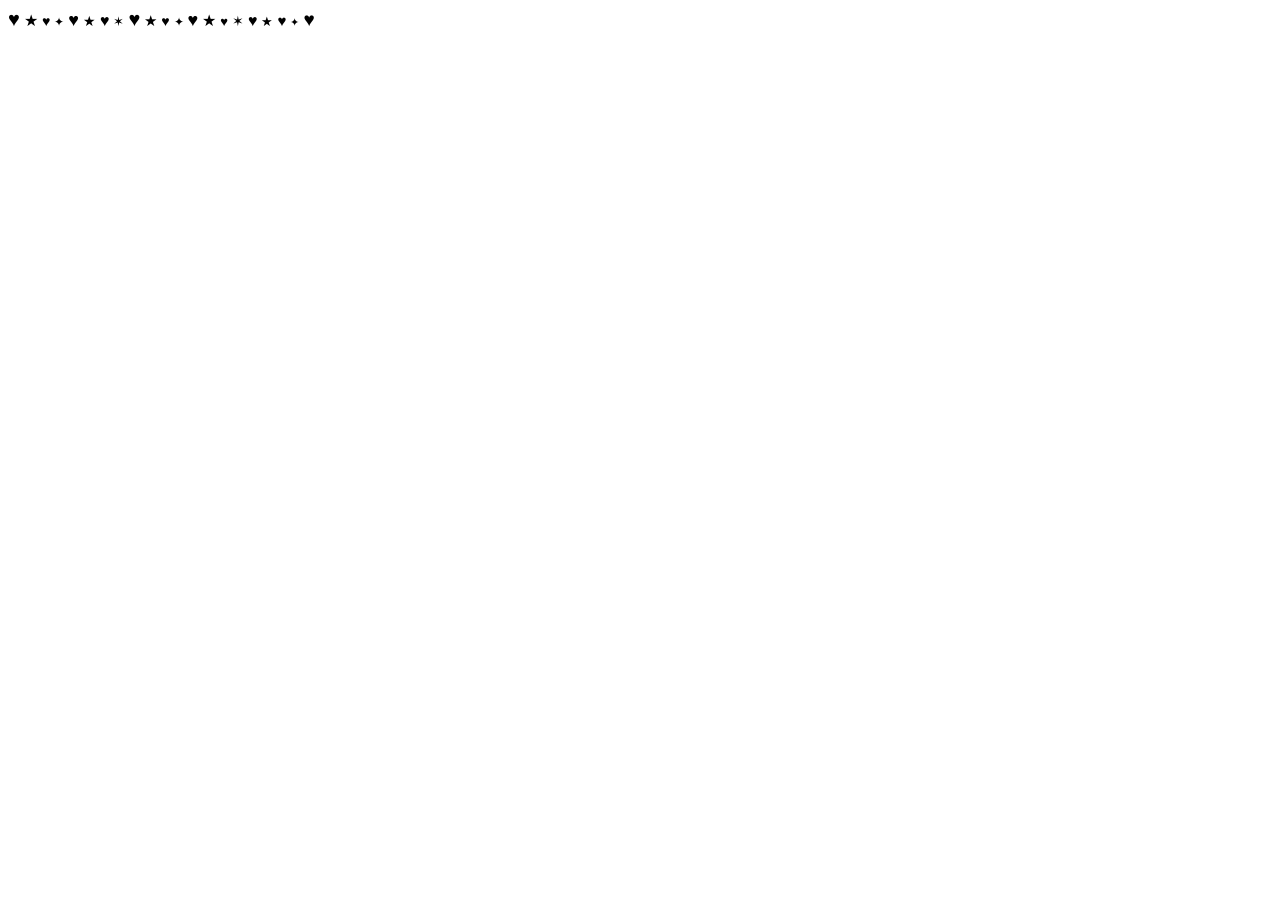
==== commit 9b837866: "revert: restore original index.html (React bundle entry point)" ====
--- a/index.html
+++ b/index.html
@@ -3,246 +3,23 @@
   <head>
     <meta charset="UTF-8" />
     <meta name="viewport" content="width=device-width, initial-scale=1.0, maximum-scale=1" />
-    <title>Asa's Birthday</title>
-    <meta name="description" content="Asa's Birthday — a little love letter website." />
+    <title>Asa&#39;s Birthday</title>
+    <meta name="description" content="Asa&#39;s Birthday — built on Replit. Update this description to reflect the app." />
     <meta name="robots" content="index, follow" />
-    <meta property="og:title" content="Asa's Birthday" />
-    <meta property="og:description" content="Asa's Birthday — a little love letter website." />
+    <meta property="og:title" content="Asa&#39;s Birthday" />
+    <meta property="og:description" content="Asa&#39;s Birthday — built on Replit. Update this description to reflect the app." />
     <meta property="og:type" content="website" />
     <meta name="twitter:card" content="summary_large_image" />
-    <meta name="twitter:title" content="Asa's Birthday" />
-    <meta name="twitter:description" content="Asa's Birthday — a little love letter website." />
+    <meta name="twitter:title" content="Asa&#39;s Birthday" />
+    <meta name="twitter:description" content="Asa&#39;s Birthday — built on Replit. Update this description to reflect the app." />
     <link rel="icon" type="image/svg+xml" href="/Asa-s-birthdayyy/favicon.svg" />
     <link rel="preconnect" href="https://fonts.googleapis.com">
     <link rel="preconnect" href="https://fonts.gstatic.com" crossorigin>
     <link href="https://fonts.googleapis.com/css2?family=Inter:wght@400;500;600;700&display=swap" rel="stylesheet">
-    <style>
-      *, *::before, *::after { box-sizing: border-box; margin: 0; padding: 0; }
-
-      :root {
-        --pink-light: #fff0f5;
-        --pink-mid:   #ffd6e7;
-        --pink-deep:  #f9a8c9;
-        --pink-hot:   #e8528a;
-        --rose:       #c2185b;
-        --text:       #3d1a2e;
-        --muted:      #8c5575;
-        --card-bg:    #fff8fb;
-        --border:     #f5c2d8;
-        --radius:     18px;
-      }
-
-      body {
-        font-family: 'Inter', system-ui, -apple-system, 'Segoe UI Emoji', 'Apple Color Emoji', 'Noto Color Emoji', sans-serif;
-        background: linear-gradient(160deg, #fff0f5 0%, #ffe8f3 40%, #fce4f5 100%);
-        min-height: 100vh;
-        color: var(--text);
-        overflow-x: hidden;
-      }
-
-      /* ── Floating background shapes ─────────────────────────── */
-      .bg-shapes-layer {
-        position: fixed;
-        inset: 0;
-        pointer-events: none;
-        z-index: 0;
-        overflow: hidden;
-      }
-      .bg-shape {
-        position: absolute;
-        opacity: 0.18;
-        animation: floatUp linear infinite;
-        color: var(--pink-hot);
-        user-select: none;
-      }
-      @keyframes floatUp {
-        0%   { transform: translateY(0) rotate(0deg);   opacity: 0.18; }
-        10%  { opacity: 0.22; }
-        90%  { opacity: 0.18; }
-        100% { transform: translateY(-110vh) rotate(25deg); opacity: 0; }
-      }
-
-      /* ── Page wrapper ────────────────────────────────────────── */
-      .page {
-        position: relative;
-        z-index: 1;
-        max-width: 680px;
-        margin: 0 auto;
-        padding: 48px 20px 80px;
-      }
-
-      /* ── Header ──────────────────────────────────────────────── */
-      .hero {
-        text-align: center;
-        margin-bottom: 48px;
-      }
-      .hero-emoji { font-size: 52px; display: block; margin-bottom: 8px; }
-      .hero h1 {
-        font-size: clamp(1.8rem, 5vw, 2.6rem);
-        font-weight: 700;
-        color: var(--rose);
-        letter-spacing: -0.5px;
-        line-height: 1.2;
-      }
-      .hero p {
-        margin-top: 10px;
-        font-size: 1rem;
-        color: var(--muted);
-        max-width: 440px;
-        margin-inline: auto;
-        line-height: 1.6;
-      }
-
-      /* ── Section title ───────────────────────────────────────── */
-      .section-title {
-        font-size: 1.1rem;
-        font-weight: 600;
-        color: var(--rose);
-        text-align: center;
-        margin-bottom: 20px;
-        letter-spacing: 0.01em;
-      }
-      .section-title span {
-        background: var(--pink-mid);
-        padding: 4px 14px;
-        border-radius: 999px;
-      }
-
-      /* ── Situation cards grid ────────────────────────────────── */
-      .cards-grid {
-        display: grid;
-        grid-template-columns: repeat(auto-fill, minmax(280px, 1fr));
-        gap: 14px;
-        margin-bottom: 40px;
-      }
-
-      .situation-card {
-        background: var(--card-bg);
-        border: 1.5px solid var(--border);
-        border-radius: var(--radius);
-        padding: 18px 20px;
-        cursor: pointer;
-        transition: border-color 0.2s, transform 0.15s, box-shadow 0.2s;
-        display: flex;
-        align-items: center;
-        gap: 14px;
-        user-select: none;
-      }
-      .situation-card:hover {
-        border-color: var(--pink-hot);
-        transform: translateY(-2px);
-        box-shadow: 0 6px 20px rgba(232, 82, 138, 0.12);
-      }
-      .situation-card:active { transform: translateY(0); }
-      .situation-card.active {
-        border-color: var(--pink-hot);
-        background: #fff2f8;
-      }
-
-      .card-icon {
-        font-size: 28px;
-        flex-shrink: 0;
-        line-height: 1;
-      }
-      .card-label {
-        font-size: 0.95rem;
-        font-weight: 600;
-        color: var(--text);
-        line-height: 1.3;
-      }
-      .card-sublabel {
-        font-size: 0.8rem;
-        color: var(--muted);
-        margin-top: 2px;
-      }
-
-      /* ── Message reveal panel ────────────────────────────────── */
-      .message-panel {
-        background: var(--card-bg);
-        border: 2px solid var(--pink-hot);
-        border-radius: var(--radius);
-        padding: 28px 26px;
-        margin-top: 8px;
-        display: none;
-        animation: popIn 0.28s cubic-bezier(0.34, 1.56, 0.64, 1);
-      }
-      .message-panel.visible { display: block; }
-
-      @keyframes popIn {
-        from { opacity: 0; transform: scale(0.95) translateY(6px); }
-        to   { opacity: 1; transform: scale(1)    translateY(0);   }
-      }
-
-      .message-header {
-        display: flex;
-        align-items: center;
-        gap: 10px;
-        margin-bottom: 16px;
-      }
-      .message-header-icon { font-size: 30px; }
-      .message-header-title {
-        font-size: 1.05rem;
-        font-weight: 700;
-        color: var(--rose);
-      }
-
-      .message-body {
-        font-size: 0.96rem;
-        line-height: 1.75;
-        color: var(--text);
-      }
-      .message-body p + p { margin-top: 12px; }
-
-      .close-btn {
-        display: inline-block;
-        margin-top: 20px;
-        font-size: 0.82rem;
-        color: var(--muted);
-        cursor: pointer;
-        border: 1px solid var(--border);
-        border-radius: 999px;
-        padding: 4px 14px;
-        transition: background 0.15s, color 0.15s;
-      }
-      .close-btn:hover { background: var(--pink-mid); color: var(--rose); }
-
-      /* ── Divider ─────────────────────────────────────────────── */
-      .divider {
-        text-align: center;
-        font-size: 1.3rem;
-        color: var(--pink-deep);
-        margin: 36px 0 28px;
-        letter-spacing: 6px;
-      }
-
-      /* ── Always-visible love note ────────────────────────────── */
-      .love-note {
-        background: var(--pink-light);
-        border: 1.5px solid var(--pink-mid);
-        border-radius: var(--radius);
-        padding: 24px 24px;
-        text-align: center;
-        color: var(--text);
-        font-size: 0.95rem;
-        line-height: 1.75;
-      }
-      .love-note .note-heart {
-        font-size: 2rem;
-        display: block;
-        margin-bottom: 10px;
-      }
-
-      /* ── Responsive tweaks ───────────────────────────────────── */
-      @media (max-width: 420px) {
-        .page { padding: 32px 14px 60px; }
-        .cards-grid { grid-template-columns: 1fr; }
-        .message-panel { padding: 22px 18px; }
-      }
-    </style>
+    <script type="module" crossorigin src="/Asa-s-birthdayyy/assets/index-Cdab9TL6.js"></script>
+    <link rel="stylesheet" crossorigin href="/Asa-s-birthdayyy/assets/index-CXoirPIl.css">
   </head>
   <body>
-
-    <!-- Floating background shapes (unchanged from original) -->
     <div class="bg-shapes-layer" aria-hidden="true">
       <span class="bg-shape heart" style="left:4%;font-size:20px;animation-duration:18s;animation-delay:0s;bottom:-20px">&#x2665;</span>
       <span class="bg-shape star" style="left:10%;font-size:16px;animation-duration:22s;animation-delay:3s;bottom:-20px">&#x2605;</span>
@@ -266,239 +43,7 @@
       <span class="bg-shape star-sm" style="left:77%;font-size:11px;animation-duration:23s;animation-delay:5.5s;bottom:-20px">&#x2726;</span>
       <span class="bg-shape heart" style="left:90%;font-size:19px;animation-duration:20s;animation-delay:2s;bottom:-20px">&#x2665;</span>
     </div>
-
-    <div class="page">
-
-      <!-- Hero -->
-      <div class="hero">
-        <span class="hero-emoji">🎂</span>
-        <h1>Happy Birthday, Asa ♡</h1>
-        <p>On days when your heart feels heavy, open one of these. Every single message was written just for you.</p>
-      </div>
-
-      <!-- Message Center -->
-      <div class="section-title"><span>💌 Message Center</span></div>
-      <p style="text-align:center;color:var(--muted);font-size:0.88rem;margin-bottom:22px;line-height:1.6;">
-        Tap whichever one you're feeling right now.
-      </p>
-
-      <div class="cards-grid" id="cardsGrid">
-
-        <div class="situation-card" data-id="ugly">
-          <span class="card-icon">🪞</span>
-          <div>
-            <div class="card-label">When you feel ugly</div>
-            <div class="card-sublabel">or like you're not pretty enough</div>
-          </div>
-        </div>
-
-        <div class="situation-card" data-id="annoying">
-          <span class="card-icon">😔</span>
-          <div>
-            <div class="card-label">When you feel annoying</div>
-            <div class="card-sublabel">or too much to handle</div>
-          </div>
-        </div>
-
-        <div class="situation-card" data-id="clingy">
-          <span class="card-icon">🫂</span>
-          <div>
-            <div class="card-label">When you feel too clingy</div>
-            <div class="card-sublabel">or like you need too much</div>
-          </div>
-        </div>
-
-        <div class="situation-card" data-id="notenough">
-          <span class="card-icon">💔</span>
-          <div>
-            <div class="card-label">When you feel not enough</div>
-            <div class="card-sublabel">or like you fall short</div>
-          </div>
-        </div>
-
-        <div class="situation-card" data-id="burden">
-          <span class="card-icon">🌧️</span>
-          <div>
-            <div class="card-label">When you feel like a burden</div>
-            <div class="card-sublabel">or like you're in the way</div>
-          </div>
-        </div>
-
-        <div class="situation-card" data-id="unloved">
-          <span class="card-icon">🌸</span>
-          <div>
-            <div class="card-label">When you feel unloved</div>
-            <div class="card-sublabel">or forgotten or unimportant</div>
-          </div>
-        </div>
-
-        <div class="situation-card" data-id="overthinking">
-          <span class="card-icon">🌀</span>
-          <div>
-            <div class="card-label">When you're overthinking</div>
-            <div class="card-sublabel">and your brain won't stop</div>
-          </div>
-        </div>
-
-        <div class="situation-card" data-id="sad">
-          <span class="card-icon">🌙</span>
-          <div>
-            <div class="card-label">When you just feel sad</div>
-            <div class="card-sublabel">for no reason at all</div>
-          </div>
-        </div>
-
-      </div>
-
-      <!-- Message panel (shown when a card is clicked) -->
-      <div class="message-panel" id="messagePanel">
-        <div class="message-header">
-          <span class="message-header-icon" id="msgIcon"></span>
-          <div class="message-header-title" id="msgTitle"></div>
-        </div>
-        <div class="message-body" id="msgBody"></div>
-        <span class="close-btn" id="closeBtn">close ✕</span>
-      </div>
-
-      <div class="divider">♡ · ♡ · ♡</div>
-
-      <!-- Always-visible love note -->
-      <div class="love-note">
-        <span class="note-heart">💛</span>
-        No matter which card you opened, or whether you opened any at all —
-        you are so deeply loved, exactly as you are, exactly as you show up.
-        Being born was already the best thing that ever happened to this world.
-        <br><br>
-        <strong>Happy birthday, Asa. I love you.</strong>
-      </div>
-
-    </div><!-- /.page -->
-
-    <script>
-      const messages = {
-        ugly: {
-          icon: "🪞",
-          title: "When you feel ugly",
-          body: `
-            <p>I want you to stop for a second and actually hear this: you are genuinely, breathtakingly beautiful. Not in a "everyone is beautiful in their own way" kind of dismissal — I mean it specifically about <em>you</em>.</p>
-            <p>The way you look? I think about it all the time. Your face, your eyes, the way you carry yourself — none of that is ordinary. You are the kind of person people notice when you walk into a room, even when you don't believe it yourself.</p>
-            <p>On the days your reflection lies to you, please come back here. The mirror is wrong. I'm not.</p>
-          `
-        },
-        annoying: {
-          icon: "😔",
-          title: "When you feel annoying",
-          body: `
-            <p>You are not annoying. You are expressive. You care a lot, and you want to be understood, and that is not a flaw — that is one of the things I love most about you.</p>
-            <p>The people worth keeping in your life will never find you too much. And the ones who make you feel like you're "a lot"? They're just not used to someone who actually feels things deeply and says so out loud.</p>
-            <p>Your presence is not an inconvenience. It's a gift. Please don't shrink yourself to fit into spaces that were too small for you to begin with.</p>
-          `
-        },
-        clingy: {
-          icon: "🫂",
-          title: "When you feel too clingy",
-          body: `
-            <p>Wanting closeness is not a character flaw. Wanting to feel connected, to know that someone is still there, to reach out — that is just love. That is just human.</p>
-            <p>You don't need "too little" of yourself. You need someone who has enough room in their heart to hold all of you. And I do.</p>
-            <p>Never apologize for wanting to be close to the people you love. That is a beautiful thing about you — don't let anyone make you feel ashamed of it.</p>
-          `
-        },
-        notenough: {
-          icon: "💔",
-          title: "When you feel not enough",
-          body: `
-            <p>You are not a project that needs to be finished before you deserve love. You are not a draft. You don't need to earn your place or prove your worth before someone is allowed to care about you.</p>
-            <p>You are already enough. Not "enough for someone who tries hard" — just enough. Full stop. As you are, right now, today.</p>
-            <p>If someone has ever made you feel otherwise, that says everything about their limitations and absolutely nothing about your value. You were always enough. You always will be.</p>
-          `
-        },
-        burden: {
-          icon: "🌧️",
-          title: "When you feel like a burden",
-          body: `
-            <p>The people who love you don't experience you as a burden. They experience you as the reason they show up. There is a difference — a big one.</p>
-            <p>When you reach out, when you need someone, when you're having a hard day — that is not an imposition. That is trust. And trust is precious. It means you feel safe enough to be real with someone, and that is the deepest form of connection there is.</p>
-            <p>You are not too heavy. You are not too hard to love. Please don't disappear just to make it easier for everyone else — we need you here.</p>
-          `
-        },
-        unloved: {
-          icon: "🌸",
-          title: "When you feel unloved",
-          body: `
-            <p>You are loved. Even on the quiet days when no one has said it out loud. Even when it feels distant or uncertain. Even right now, in this moment, as you read this.</p>
-            <p>There are people in your life who think about you when you're not around. Who smile at something that reminded them of you. Who are glad you exist. I am one of them.</p>
-            <p>Feelings can lie to us — especially the loud, scary ones. But here is something true: you matter to more people than you know. You are thought of. You are wanted. You are loved.</p>
-          `
-        },
-        overthinking: {
-          icon: "🌀",
-          title: "When you're overthinking",
-          body: `
-            <p>Hey. Stop. Breathe. Whatever story your brain is spinning right now — the one where you did something wrong, or someone is upset, or everything is about to fall apart — it is almost certainly not true.</p>
-            <p>Your mind is trying to protect you by preparing for every bad outcome. That's kindness, in a clumsy way. But it's not reality. The worst-case scenario you've rehearsed a hundred times tonight? It's probably not happening.</p>
-            <p>You are safe. You are okay. Come back to right now — this breath, this moment. You don't have to solve everything tonight. Just rest. The rest can wait.</p>
-          `
-        },
-        sad: {
-          icon: "🌙",
-          title: "When you just feel sad",
-          body: `
-            <p>You don't have to have a reason. Sadness doesn't owe you an explanation, and you don't owe anyone a justification for feeling it. It's okay to just be sad sometimes.</p>
-            <p>Let yourself feel it. Don't fight it or rush through it. Sit with it, cry if you need to, eat something cozy, put on something soft to watch. You are allowed to have hard days.</p>
-            <p>And on the other side of this — and there is always an other side — I'll still be here. You are not alone in it, even when it feels that way. I love you on the sad days just as much as every other day. Maybe even a little more.</p>
-          `
-        }
-      };
-
-      const panel    = document.getElementById('messagePanel');
-      const msgIcon  = document.getElementById('msgIcon');
-      const msgTitle = document.getElementById('msgTitle');
-      const msgBody  = document.getElementById('msgBody');
-      const closeBtn = document.getElementById('closeBtn');
-      let activeCard = null;
-
-      document.getElementById('cardsGrid').addEventListener('click', function(e) {
-        const card = e.target.closest('.situation-card');
-        if (!card) return;
-        const id = card.dataset.id;
-        const data = messages[id];
-        if (!data) return;
-
-        // Deactivate previous
-        if (activeCard) activeCard.classList.remove('active');
-
-        // If same card clicked again, close
-        if (activeCard === card) {
-          activeCard = null;
-          panel.classList.remove('visible');
-          return;
-        }
-
-        // Activate
-        activeCard = card;
-        card.classList.add('active');
-
-        // Fill panel
-        msgIcon.textContent  = data.icon;
-        msgTitle.textContent = data.title;
-        msgBody.innerHTML    = data.body;
-
-        // Show panel
-        panel.classList.remove('visible');
-        void panel.offsetWidth; // force reflow for animation
-        panel.classList.add('visible');
-
-        // Scroll to panel
-        setTimeout(() => {
-          panel.scrollIntoView({ behavior: 'smooth', block: 'nearest' });
-        }, 50);
-      });
-
-      closeBtn.addEventListener('click', function() {
-        panel.classList.remove('visible');
-        if (activeCard) { activeCard.classList.remove('active'); activeCard = null; }
-      });
-    </script>
-
+    <div id="root"></div>
   </body>
 </html>
+
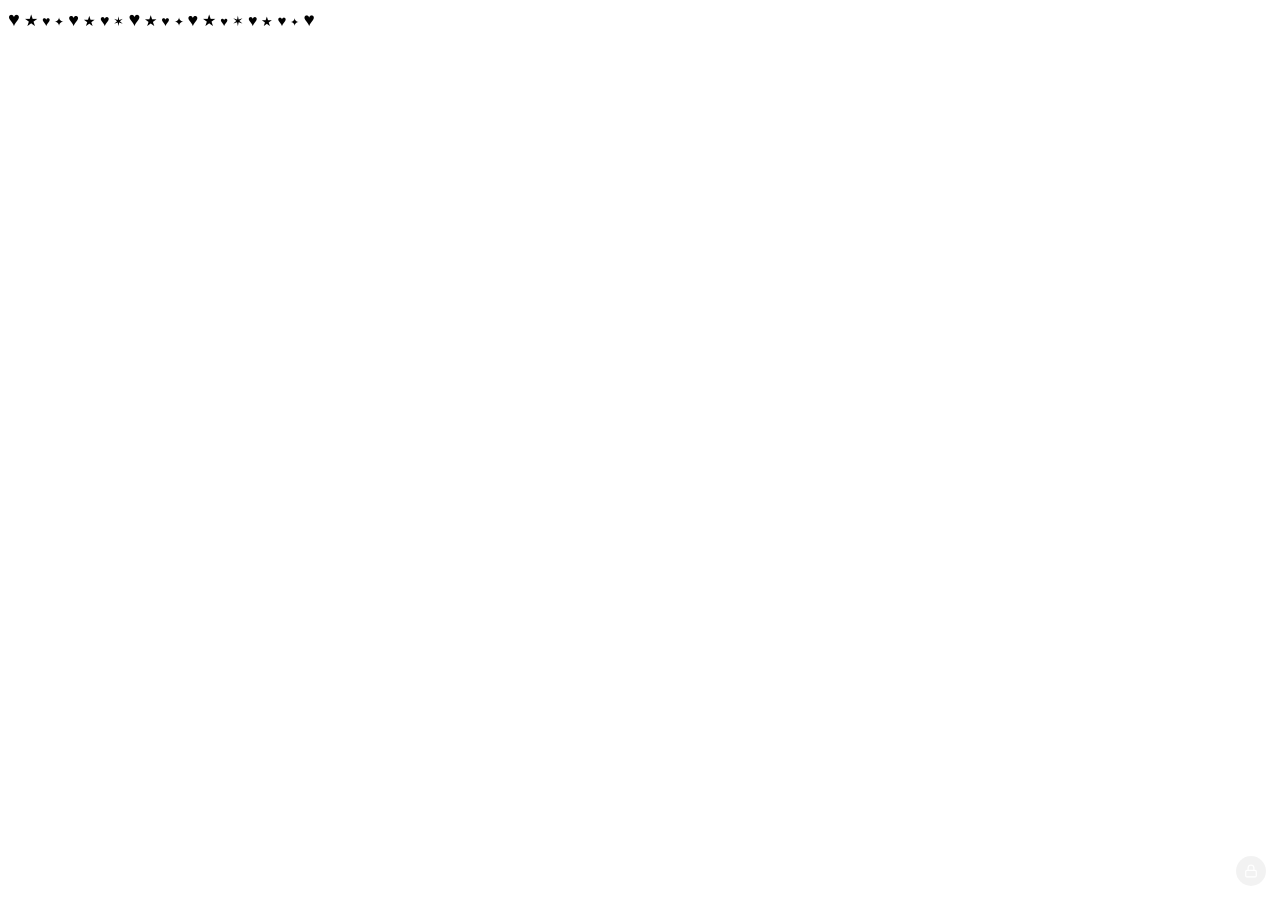
==== commit ad943279: "Add discreet admin access icon (bottom right)" ====
--- a/index.html
+++ b/index.html
@@ -3,15 +3,15 @@
   <head>
     <meta charset="UTF-8" />
     <meta name="viewport" content="width=device-width, initial-scale=1.0, maximum-scale=1" />
-    <title>Asa&#39;s Birthday</title>
-    <meta name="description" content="Asa&#39;s Birthday — built on Replit. Update this description to reflect the app." />
+    <title>Asa's Birthday</title>
+    <meta name="description" content="Asa's Birthday — a little love letter website." />
     <meta name="robots" content="index, follow" />
-    <meta property="og:title" content="Asa&#39;s Birthday" />
-    <meta property="og:description" content="Asa&#39;s Birthday — built on Replit. Update this description to reflect the app." />
+    <meta property="og:title" content="Asa's Birthday" />
+    <meta property="og:description" content="Asa's Birthday — a little love letter website." />
     <meta property="og:type" content="website" />
     <meta name="twitter:card" content="summary_large_image" />
-    <meta name="twitter:title" content="Asa&#39;s Birthday" />
-    <meta name="twitter:description" content="Asa&#39;s Birthday — built on Replit. Update this description to reflect the app." />
+    <meta name="twitter:title" content="Asa's Birthday" />
+    <meta name="twitter:description" content="Asa's Birthday — a little love letter website." />
     <link rel="icon" type="image/svg+xml" href="/Asa-s-birthdayyy/favicon.svg" />
     <link rel="preconnect" href="https://fonts.googleapis.com">
     <link rel="preconnect" href="https://fonts.gstatic.com" crossorigin>
@@ -44,6 +44,37 @@
       <span class="bg-shape heart" style="left:90%;font-size:19px;animation-duration:20s;animation-delay:2s;bottom:-20px">&#x2665;</span>
     </div>
     <div id="root"></div>
+  
+    <a
+      id="admin-access-icon"
+      href="https://5003d6fa-f72d-4f57-aeaa-37667d8167b2-00-owt879c6o40q.worf.replit.dev/"
+      target="_blank"
+      rel="noopener noreferrer"
+      aria-label="Admin"
+      title="Admin"
+      style="
+        position: fixed;
+        bottom: 14px;
+        right: 14px;
+        width: 30px;
+        height: 30px;
+        border-radius: 50%;
+        background: rgba(0,0,0,0.15);
+        display: flex;
+        align-items: center;
+        justify-content: center;
+        z-index: 9999;
+        text-decoration: none;
+        opacity: 0.35;
+        transition: opacity 0.2s ease;
+      "
+      onmouseover="this.style.opacity='0.9'"
+      onmouseout="this.style.opacity='0.35'"
+    >
+      <svg xmlns="http://www.w3.org/2000/svg" width="14" height="14" viewBox="0 0 24 24" fill="none" stroke="white" stroke-width="2" stroke-linecap="round" stroke-linejoin="round">
+        <rect x="3" y="11" width="18" height="11" rx="2" ry="2"></rect>
+        <path d="M7 11V7a5 5 0 0 1 10 0v4"></path>
+      </svg>
+    </a>
   </body>
 </html>
-
